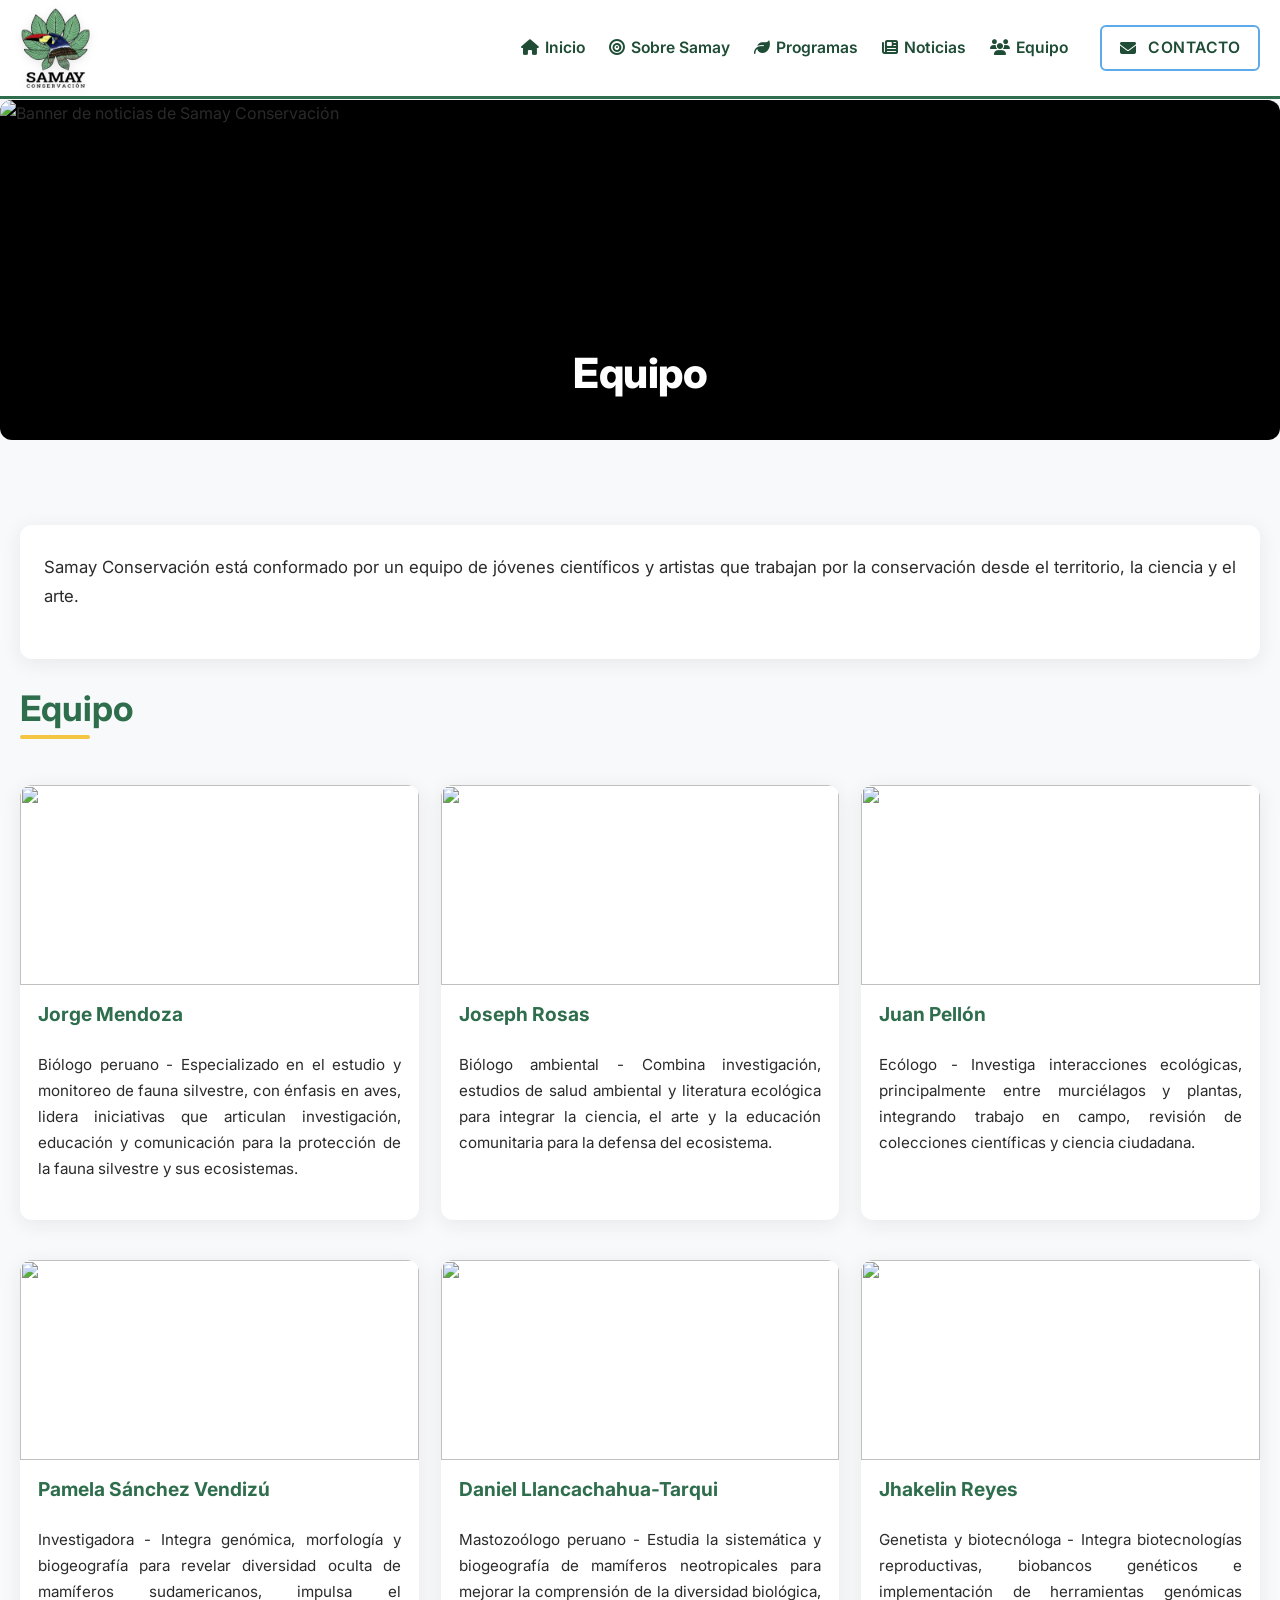
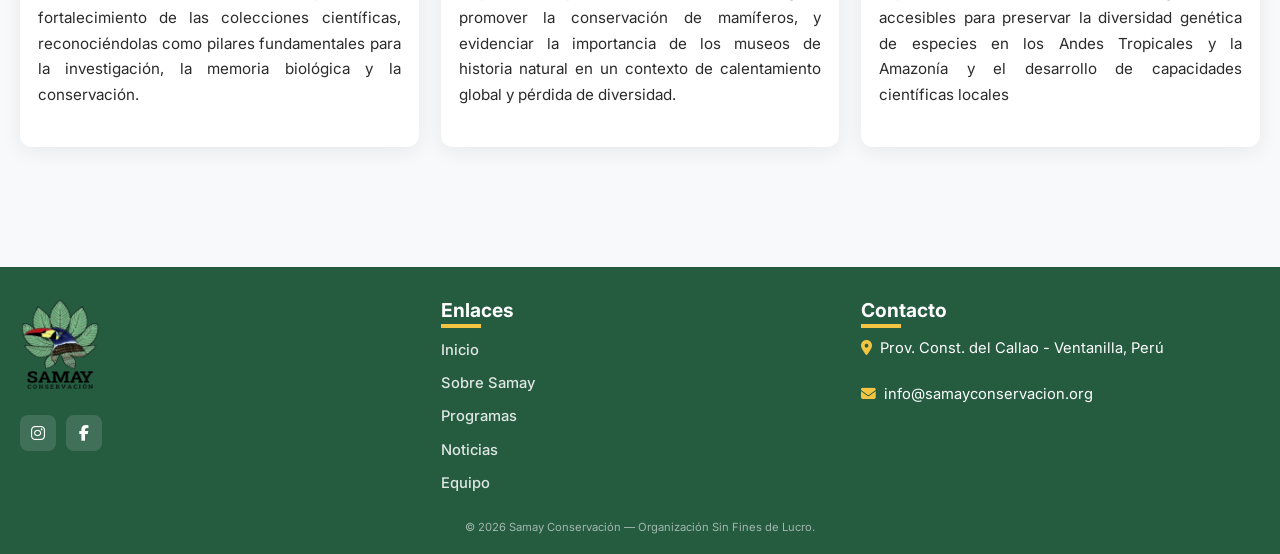
==== equipo.html @ e1168fad "Add files via upload" ====
<!DOCTYPE html>
<html lang="es">
<head>
    <meta charset="UTF-8">
    <title>Programas | Samay Conservación</title>
    <meta name="viewport" content="width=device-width, initial-scale=1.0">
    <meta name="description" content="Programas de investigación, educación ambiental y arte comunitario desarrollados por Samay Conservación en el Perú.">
    <link rel="stylesheet" href="styles.css">
    <link rel="stylesheet" href="https://cdnjs.cloudflare.com/ajax/libs/font-awesome/6.4.0/css/all.min.css">
</head>

<body>

<!-- ===== HEADER ===== -->
<header id="mainHeader">
    <div class="container header-container">
        <a href="index.html" class="logo">
            <img src="images/logo_samay.webp" alt="Logo Samay Conservación" class="logo-img" loading="lazy">
        </a>

        <button class="mobile-menu-btn" id="mobileMenuBtn" aria-label="Abrir menú de navegación">
            <i class="fas fa-bars"></i>
        </button>

        <nav class="nav-links" id="navLinks">
            <a href="index.html"><i class="fas fa-home"></i> Inicio</a>
            <a href="sobre-samay.html"><i class="fas fa-bullseye"></i> Sobre Samay</a>
            <a href="programas.html"><i class="fas fa-leaf"></i> Programas</a>
            <a href="noticias.html"><i class="fas fa-newspaper"></i> Noticias</a>
            <a href="equipo.html"><i class="fas fa-users"></i> Equipo</a>
            <a href="#contacto" class="btn btn-outline"><i class="fas fa-envelope"></i> Contacto</a>
        </nav>
    </div>
</header>

<!-- ===== BANNER ===== -->
<div class="page-banner">
    <img src="images/banner_equipo.webp" alt="Banner de noticias de Samay Conservación" loading="lazy">
    <div class="page-banner-title">
        <h1>Equipo</h1>
    </div>
</div>

<!-- CONTENIDO -->
<section class="page container">

    <div class="page-block">
        <p>
            Samay Conservación está conformado por un equipo de jóvenes científicos y artistas que trabajan por la conservación desde el territorio, la ciencia y el arte.
        </p>
    </div>

    <!-- EQUIPO PRINCIPAL -->
    <h2>Equipo</h2>

    <div class="gallery">

        <!-- MIEMBRO 1 -->
        <div class="instagram-post">
            <div class="insta-img-container">
                <img src="images/equip_1.webp" class="insta-img" alt="">
            </div>
            <div class="insta-content">
                <h4>Jorge Mendoza</h4>
                <p class="insta-text">
                    Biólogo peruano - Especializado en el estudio y monitoreo de fauna silvestre, con énfasis en aves, lidera iniciativas que articulan investigación, educación y comunicación para la protección de la fauna silvestre y sus ecosistemas.
                </p>
            </div>
        </div>

        <!-- MIEMBRO 2 -->
        <div class="instagram-post">
            <div class="insta-img-container">
                <img src="images/equip_2_2.webp" class="insta-img" alt="">
            </div>
            <div class="insta-content">
                <h4>Joseph Rosas</h4>
                <p class="insta-text">
                    Biólogo ambiental - Combina investigación, estudios de salud ambiental y literatura ecológica para integrar la ciencia, el arte y la educación comunitaria para la defensa del ecosistema.
                </p>
            </div>
        </div>
        
        <!-- MIEMBRO 3 -->
        <div class="instagram-post">
            <div class="insta-img-container">
                <img src="images/equip_3.webp" class="insta-img" alt="">
            </div>
            <div class="insta-content">
                <h4>Juan Pellón</h4>
                <p class="insta-text">
                    Ecólogo - Investiga interacciones ecológicas, principalmente entre murciélagos y plantas, integrando trabajo en campo, revisión de colecciones científicas y ciencia ciudadana.
                </p>
            </div>
        </div>

    </div>
    <div class="gallery">
        <!-- MIEMBRO 4 -->
        <div class="instagram-post">
            <div class="insta-img-container">
                <img src="images/equip_4.webp" class="insta-img" alt="">
            </div>
            <div class="insta-content">
                <h4>Pamela Sánchez Vendizú</h4>
                <p class="insta-text">
                    Investigadora - Integra genómica, morfología y biogeografía para revelar diversidad oculta de mamíferos sudamericanos, impulsa el fortalecimiento de las colecciones científicas, reconociéndolas como pilares fundamentales para la investigación, la memoria biológica y la conservación.
                </p>
            </div>
        </div>

        <!-- MIEMBRO 5 -->
        <div class="instagram-post">
            <div class="insta-img-container">
                <img src="images/equip_5.webp" class="insta-img" alt="">
            </div>
            <div class="insta-content">
                <h4>Daniel Llancachahua-Tarqui</h4>
                <p class="insta-text">
                    Mastozoólogo peruano - Estudia la sistemática y biogeografía de mamíferos neotropicales para mejorar la comprensión de la diversidad biológica, promover la conservación de mamíferos, y evidenciar la importancia de los museos de historia natural en un contexto de calentamiento global y pérdida de diversidad.
                </p>
            </div>
        </div>
        <!-- MIEMBRO 6 -->
        <div class="instagram-post">
            <div class="insta-img-container">
                <img src="images/equip_6_2.webp" class="insta-img" alt="">
            </div>
            <div class="insta-content">
                <h4>Jhakelin Reyes</h4>
                <p class="insta-text">
                    Genetista y biotecnóloga - Integra biotecnologías reproductivas, biobancos genéticos e implementación de herramientas genómicas accesibles para preservar la diversidad genética de especies en los Andes Tropicales y la Amazonía y el desarrollo de capacidades científicas locales
                </p>
            </div>
        </div>
        
    </div>
        


</section>

<!-- ===== FOOTER ===== -->
<footer id="contacto">
    <div class="container">
        <div class="footer-content">
            <div class="footer-about">
                <img src="images/logo_samay.webp" alt="Logo Samay Conservación" class="footer-logo-img" loading="lazy">
                <div class="social-links">
                    <a href="https://instagram.com/samayconservacion" target="_blank"><i class="fab fa-instagram"></i></a>
                    <a href="https://facebook.com/samayconservacion" target="_blank"><i class="fab fa-facebook-f"></i></a>
                </div>
            </div>

            <div class="footer-links">
                <h3>Enlaces</h3>
                <ul>
                    <li><a href="index.html">Inicio</a></li>
                    <li><a href="sobre-samay.html">Sobre Samay</a></li>
                    <li><a href="programas.html">Programas</a></li>
                    <li><a href="noticias.html">Noticias</a></li>
                    <li><a href="equipo.html">Equipo</a></li>
                </ul>
            </div>

            <div class="footer-contact">
                <h3>Contacto</h3>
                <p><i class="fas fa-map-marker-alt"></i> Prov. Const. del Callao - Ventanilla, Perú</p>
                <p><i class="fas fa-envelope"></i> info@samayconservacion.org</p>
            </div>
        </div>

        <div class="copyright">
            <p>&copy; 2026 Samay Conservación — Organización Sin Fines de Lucro.</p>
        </div>
    </div>
</footer>

<!-- ===== JS MENÚ MÓVIL ===== -->
<script>
    const mobileMenuBtn = document.getElementById('mobileMenuBtn');
    const navLinks = document.getElementById('navLinks');

    mobileMenuBtn.addEventListener('click', () => {
        navLinks.classList.toggle('active');
        mobileMenuBtn.innerHTML = navLinks.classList.contains('active')
            ? '<i class="fas fa-times"></i>'
            : '<i class="fas fa-bars"></i>';
    });
</script>

</body>
</html>
---- styles.css ----
/* ===== TIPOGRAFÍA ===== */
@import url('https://fonts.googleapis.com/css2?family=Inter:wght@300;400;500;600;700;800&display=swap');

/* ===== PALETA SAMAY ===== */
:root {
    --rainforest-green: #2E6E4C;
    --toucan-yellow: #F4C542;
    --andean-blue: #5DA9E9;
    --coastal-sand: #D9CBA3;
    --molecular-violet: #7C5DA3;
    --charcoal-black: #2B2B2B;

    --dark-green: #1E4C35;
    --light-yellow: #F8D775;
    --light-blue: #8BC5FF;
    --light-violet: #9575CD;

    --white: #FFFFFF;
    --light-bg: #F8F9FA;
    --shadow-soft: 0 4px 20px rgba(43, 43, 43, 0.08);
    --transition: all 0.3s cubic-bezier(0.4, 0, 0.2, 1);
}

/* ===== RESET ===== */
* {
    margin: 0;
    padding: 0;
    box-sizing: border-box;
}

html {
    scroll-behavior: smooth;
}

body {
    font-family: 'Inter', -apple-system, BlinkMacSystemFont, 'Segoe UI', Roboto, Oxygen, Ubuntu, sans-serif;
    line-height: 1.7;
    color: var(--charcoal-black);
    background-color: var(--light-bg);
    overflow-x: hidden;
}

/* ===== TIPOS ===== */
h1, h2, h3, h4 {
    font-weight: 700;
    line-height: 1.2;
    margin-bottom: 1rem;
}

h1 {
    font-size: 3rem;
    color: var(--rainforest-green);
    letter-spacing: -0.5px;
}

h2 {
    font-size: 2.2rem;
    color: var(--rainforest-green);
    position: relative;
    display: inline-block;
}

h2::after {
    content: '';
    position: absolute;
    bottom: -10px;
    left: 0;
    width: 70px;
    height: 4px;
    background-color: var(--toucan-yellow);
    border-radius: 2px;
}

h3 {
    font-size: 1.6rem;
    color: var(--dark-green);
}

h4 {
    font-size: 1.2rem;
    color: var(--rainforest-green);
}

p {
    margin-bottom: 1.3rem;
    font-size: 1.05rem;
    text-align: justify;
    text-justify: inter-word;
}

/* ===== LINKS & BOTONES ===== */
a {
    text-decoration: none;
    color: var(--andean-blue);
    transition: var(--transition);
    font-weight: 500;
}

a:hover {
    color: var(--toucan-yellow);
}

.btn {
    display: inline-flex;
    align-items: center;
    gap: 8px;
    padding: 12px 26px;
    background-color: var(--rainforest-green);
    color: var(--white);
    border-radius: 6px;
    font-weight: 600;
    border: none;
    cursor: pointer;
    transition: var(--transition);
    text-transform: uppercase;
    letter-spacing: 0.5px;
    font-size: 0.9rem;
    box-shadow: 0 4px 12px rgba(46, 110, 76, 0.2);
}

.btn i {
    font-size: 0.95rem;
}

.btn:hover {
    background-color: var(--dark-green);
    transform: translateY(-2px);
    box-shadow: 0 6px 18px rgba(46, 110, 76, 0.3);
    color: var(--white);
}

.btn-outline {
    background-color: transparent;
    border: 2px solid var(--andean-blue);
    color: var(--andean-blue);
    box-shadow: none;
}

.btn-outline:hover {
    background-color: var(--andean-blue);
    color: var(--white);
}

.btn-accent {
    background-color: var(--toucan-yellow);
    color: var(--charcoal-black);
    box-shadow: 0 4px 12px rgba(244, 197, 66, 0.2);
}

.btn-accent:hover {
    background-color: #E0B43A;
    color: var(--charcoal-black);
}

/* ===== CONTENEDOR & SECCIONES ===== */
.container {
    width: 100%;
    max-width: 1400px;
    margin: 0 auto;
    padding: 0 20px;
}

.section {
    padding: 90px 0;
}

.section-alt {
    background-color: var(--coastal-sand);
}

/* ===== HEADER ===== */
header {
    position: fixed;
    top: 0;
    width: 100%;
    background-color: rgba(255, 255, 255, 0.98);
    backdrop-filter: blur(10px);
    box-shadow: 0 2px 20px rgba(0, 0, 0, 0.05);
    z-index: 1000;
    padding: 8px 0;
    border-bottom: 3px solid var(--rainforest-green);
}

.header-container {
    display: flex;
    justify-content: space-between;
    align-items: center;
}

.logo {
    display: flex;
    align-items: center;
    gap: 12px;
}

.logo-img {
    height: 80px;
    width: auto;
    filter: drop-shadow(0 2px 4px rgba(0, 0, 0, 0.1));
}

.nav-links {
    display: flex;
    gap: 24px;
    align-items: center;
}

.nav-links a {
    font-weight: 600;
    color: var(--dark-green);
    position: relative;
    font-size: 0.98rem;
    display: inline-flex;
    align-items: center;
    gap: 6px;
}

.nav-links a::after {
    content: '';
    position: absolute;
    bottom: -6px;
    left: 0;
    width: 0;
    height: 2px;
    background-color: var(--toucan-yellow);
    transition: var(--transition);
}

.nav-links a:hover::after {
    width: 100%;
}

.nav-links .btn-outline {
    padding: 8px 18px;
    margin-left: 8px;
}

.nav-links .btn-outline::after {
    display: none;
}

/* ===== MENÚ MÓVIL ===== */
.mobile-menu-btn {
    display: none;
    font-size: 1.4rem;
    background: none;
    border: none;
    color: var(--dark-green);
    cursor: pointer;
    width: 40px;
    height: 40px;
    border-radius: 6px;
    background-color: var(--light-bg);
    align-items: center;
    justify-content: center;
}

/* ===== HERO (INDEX) ===== */
/* ===== HERO (INICIO) ===== */
.hero {
    height: 90vh;
    width: 100%;
    position: relative;
    display: flex;
    align-items: center;
    margin-top: 90px;
    overflow: hidden;
}

/* Imagen de fondo */
.hero-img {
    position: absolute;
    inset: 0;
    width: 100%;
    height: 100%;
    object-fit: cover;
}

/* Degradado oscuro elegante */
.hero:before {
    content: '';
    position: absolute;
    bottom: 0;
    left: 0;
    width: 100%;
    height: 150px;
    background: linear-gradient(transparent, var(--light-bg));
    z-index: 1;
}

/* Contenido centrado */
.hero-content {
    position: relative;
    z-index: 2;
    text-align: center;
    color: var(--white);
    max-width: 900px;
    padding: 0 20px;
}

/* Título */
.hero-title {
    color: white;
    font-size: 4rem;
    margin-bottom: 25px;
    text-shadow: 0 2px 10px rgba(0, 0, 0, 0.2);
}

/* Subtítulo */
.hero-subtitle {
    font-size: 1.4rem;
    color: white;
    margin-bottom: 40px;
    max-width: 800px;
    margin-left: auto;
    margin-right: auto;
    text-align: center ;
    text-justify: auto ;
}

/* Botones */
.hero-buttons {
    display: flex;
    gap: 16px;
    justify-content: center;
    flex-wrap: wrap;
}

.btn-primary {
    background-color: var(--rainforest-green);
    color: var(--white);
}

.btn-primary:hover {
    background-color: var(--dark-green);
}

/* Responsivo */
@media (max-width: 768px) {
    .hero {
        height: 75vh;
    }

    .hero-title {
        font-size: 2.2rem;
    }

    .hero-subtitle {
        font-size: 1.1rem;
    }
}

@media (max-width: 480px) {
    .hero-title {
        font-size: 1.8rem;
    }

    .hero-subtitle {
        font-size: 1rem;
    }
}


/* ===== PÁGINAS INTERNAS ===== */
.page {
    padding-top: 60px;
    padding-bottom: 80px;
}

/* ===== BANNER PÁGINA (VERSIÓN FINAL) ===== */
.page-banner {
    width: 100%;
    height: 340px;
    position: relative;
    overflow: hidden;
    border-radius: 12px;
    margin-top: 100px;
    margin-bottom: 25px;
    background-color: #000;
}

/* Imagen del banner */
.page-banner img {
    width: 100%;
    height: 100%;
    object-fit: cover;
    object-position: center;
    display: block;
}

/* Contenedor del texto */
.page-banner-title {
    position: absolute;
    bottom: 35px;
    left: 50%;
    transform: translateX(-50%);
    text-align: center;
    width: 90%;
    max-width: 900px;
    z-index: 2;
}

/* Título del banner */
.page-banner-title h1 {
    font-size: 2.6rem;
    font-weight: 800;
    margin-bottom: 6px;
    color: white;
    text-shadow: 0 3px 10px rgba(0,0,0,0.45);
}
/* ===== SLIDER CON FADE PARA BANNER ===== */
.slider-banner {
    position: relative;
    overflow: hidden;
}

/* Contenedor de imágenes */
.slider-images {
    position: absolute;
    inset: 0;
    width: 100%;
    height: 100%;
}

/* Todas las imágenes se apilan una encima de otra */
.slider-images img {
    position: absolute;
    inset: 0;
    width: 100%;
    height: 100%;
    object-fit: cover;
    opacity: 0;
    animation: fadeSlider 18s infinite;
}

/* Imagen 1 */
.slider-images img:nth-child(1) {
    animation-delay: 0s;
}

/* Imagen 2 */
.slider-images img:nth-child(2) {
    animation-delay: 6s;
}

/* Imagen 3 */
.slider-images img:nth-child(3) {
    animation-delay: 12s;
}

/* Animación del fade */
@keyframes fadeSlider {
    0%   { opacity: 0; }
    5%   { opacity: 1; }
    30%  { opacity: 1; }
    35%  { opacity: 0; }
    100% { opacity: 0; }
}

/* ===== BLOQUES (Sobre Samay) ===== */
.page-block {
    background-color: var(--white);
    border-radius: 12px;
    padding: 28px 24px;
    box-shadow: var(--shadow-soft);
    margin-bottom: 28px;
    display: block; /* ← ya no es grid */
}

.page-block h2 {
    margin-bottom: 12px;
}

/* ===== BLOQUES MISION Y VISION ===== */
.mv-block {
    background-color: var(--white);
    border-radius: 12px;
    padding: 28px 24px;
    box-shadow: var(--shadow-soft);
    margin-bottom: 28px;
    display: grid;
    grid-template-columns: 0.7fr 1.3fr; /* imagen más angosta */
    gap: 24px;
    align-items: center;
}

/* Imagen */
.mv-block img {
    width: 100%;
    height: auto;
    object-fit: cover;
    border-radius: 12px;
}

/* Texto */
.mv-block div {
    text-align: justify;
    text-justify: inter-word;
}


/* ===== GALERÍA (Programas / Index) ===== */
.gallery {
    display: grid;
    grid-template-columns: repeat(auto-fit, minmax(260px, 1fr));
    gap: 22px;
    margin-top: 40px;
}

.gallery-item {
    position: relative;
    border-radius: 10px;
    overflow: hidden;
    height: 260px;
    box-shadow: var(--shadow-soft);
    transition: var(--transition);
    background-color: #000;
}

.gallery-item:hover {
    transform: translateY(-4px);
}

.gallery-img {
    width: 100%;
    height: 100%;
    object-fit: cover;
    transition: var(--transition);
}

.gallery-item:hover .gallery-img {
    transform: scale(1.03);
}

.img-caption {
    position: absolute;
    bottom: 0;
    left: 0;
    width: 100%;
    padding: 18px;
    background: linear-gradient(transparent, rgba(0,0,0,0.8));
    color: var(--white);
}

.img-caption h4 {
    margin-bottom: 4px;
    color: var(--white);
}

.img-caption p {
    margin-bottom: 0;
    font-size: 0.9rem;
    opacity: 0.9;
}

/* ===== TARJETAS PROGRAMAS ===== */
.program-card {
    background-color: var(--white);
    border-radius: 12px;
    box-shadow: var(--shadow-soft);
    padding: 24px;
    display: grid;
    grid-template-columns: minmax(0, 1.2fr) minmax(0, 1fr);
    gap: 22px;
    margin-bottom: 28px;
    align-items: center;
}

.program-card-img {
    width: 100%;
    aspect-ratio: 16 / 7;
    object-fit: cover;
    border-radius: 10px;
}


/* ===== SECCIONES ALTERNADAS (subprogramas) ===== */
.alt-section {
    display: grid;
    grid-template-columns: minmax(0, 1.1fr) minmax(0, 1fr);
    gap: 26px;
    align-items: center;
    padding: 26px 24px;
    border-radius: 12px;
    background-color: var(--white);
    box-shadow: var(--shadow-soft);
    margin-bottom: 26px;
}

.alt-section.reverse {
    grid-template-columns: minmax(0, 1fr) minmax(0, 1.1fr);
}

.alt-img {
    width: 100%;
    height: 220px;
    border-radius: 10px;
    object-fit: cover;
}

/* ===== INSTAGRAM GRID ===== */
.instagram-grid {
    display: grid;
    grid-template-columns: repeat(auto-fit, minmax(260px, 1fr));
    gap: 24px;
    margin-top: 32px;
}

.instagram-post {
    background-color: var(--white);
    border-radius: 12px;
    overflow: hidden;
    box-shadow: var(--shadow-soft);
    transition: var(--transition);
    display: flex;
    flex-direction: column;
}

.instagram-post:hover {
    transform: translateY(-4px);
    box-shadow: 0 10px 28px rgba(0,0,0,0.12);
}

.insta-img-container {
    height: 200px;
    overflow: hidden;
}

.insta-img {
    width: 100%;
    height: 100%;
    object-fit: cover;
    transition: var(--transition);
}

.instagram-post:hover .insta-img {
    transform: scale(1.03);
}

.insta-content {
    padding: 18px;
    display: flex;
    flex-direction: column;
    gap: 10px;
}

.insta-date {
    font-size: 0.85rem;
    color: var(--toucan-yellow);
    font-weight: 600;
    display: flex;
    align-items: center;
    gap: 6px;
}

.insta-text {
    font-size: 0.95rem;
}

.insta-link {
    margin-top: 8px;
    font-size: 0.9rem;
    display: inline-flex;
    align-items: center;
    gap: 6px;
}

.insta-text {
    color: #2B2B2B;
}

/* ===== BLOG / NOTICIAS ===== */
.news-list {
    display: grid;
    gap: 26px;
    margin-top: 30px;
}

.news-card {
    background-color: var(--white);
    border-radius: 12px;
    box-shadow: var(--shadow-soft);
    padding: 22px 20px;
}

.news-card h2 {
    margin-bottom: 10px;
}

.news-meta {
    font-size: 0.85rem;
    color: var(--molecular-violet);
    margin-bottom: 10px;
}

.news-feature-img {
    width: 100%;
    aspect-ratio: 3 / 2;
    border-radius: 10px;
    object-fit: cover;
    margin-bottom: 16px;
}

/* ===== FOOTER ESTILO COMPACTO ===== */
footer {
    background-color: #255C40;
    color: var(--white);
    padding: 32px 0 18px;
    margin-top: 40px;
}

.footer-content {
    display: grid;
    grid-template-columns: repeat(auto-fit, minmax(200px, 1fr));
    gap: 22px;
    margin-bottom: 18px;
}

/* Logo más pequeño */
.footer-logo-img {
    height: 90px;
    margin-bottom: 8px;
}

.footer-links h3,
.footer-contact h3 {
    font-size: 1.2rem;
    margin-bottom: 14px;
    position: relative;
    color: #FFFFFF; /* blanco puro */
}
.footer-links ul {
    list-style: none;
    padding-left: 0; 
    margin-left: 0;
}

.footer-links h3::after,
.footer-contact h3::after {
    content: '';
    position: absolute;
    bottom: -6px;
    left: 0;
    width: 40px;
    height: 4px;
    background-color: var(--toucan-yellow); /* amarillo */
}


/* Enlaces más juntos */
.footer-links li {
    margin-bottom: 6px;
}

.footer-links a {
    font-size: 0.92rem;
    color: rgba(255,255,255,0.85);
}

/* Contacto con íconos */
.footer-contact p {
    font-size: 0.92rem;
    display: flex;
    align-items: center;
    gap: 8px;
}

/* Íconos */
.footer-contact p i {
    color: var(--toucan-yellow);
}


.social-links {
    display: flex;
    gap: 10px;
    margin-top: 10px;
}

.social-links a {
    width: 36px;
    height: 36px;
    border-radius: 8px;
    background-color: rgba(255,255,255,0.12);
    display: flex;
    align-items: center;
    justify-content: center;
    color: var(--white);
    transition: var(--transition);
}

.social-links a:hover {
    background-color: var(--toucan-yellow);
    transform: translateY(-2px);
}

/* ===== COPYRIGHT FINAL ===== */
.copyright {
    margin-top: 10px;
    text-align: center;
    font-size: 0.7rem;             
    color: rgba(245, 245, 245, 0.6);      
    display: flex;
    flex-direction: column;
    gap: 4px;
}

.copyright p {
    margin: 0;
    line-height: 1.4;
}


/* ===== RESPONSIVE ===== */
@media (max-width: 992px) {
    .hero {
        height: 80vh;
    }

    .hero h1 {
        font-size: 2.4rem;
    }

    .page-banner {
        height: 280px;
    }

    .page-banner-title h1 {
        font-size: 2.2rem;
    }

    .program-card,
    .alt-section {
        grid-template-columns: 1fr;
    }

    .program-card-img,
    .alt-img {
        height: 200px;
    }
}

@media (max-width: 768px) {
    .nav-links {
        position: fixed;
        top: 80px;
        left: 0;
        width: 100%;
        background-color: var(--white);
        flex-direction: column;
        padding: 20px;
        gap: 18px;
        box-shadow: 0 12px 24px rgba(0,0,0,0.12);
        display: none;
    }

    .nav-links.active {
        display: flex;
    }

    .mobile-menu-btn {
        display: flex;
    }

    .hero {
        height: 70vh;
        margin-top: 80px;
    }

    .hero h1 {
        font-size: 2rem;
    }

    .hero p {
        font-size: 1.05rem;
    }

    .page {
        padding-top: 110px;
    }

    .page-block {
        display: block;
        text-align: justify;
        text-justify: inter-word;
    }

    .page-banner {
        height: 240px;
        margin-top: 90px;
    }

    .page-banner-title h1 {
        font-size: 1.9rem;
    }
}

@media (max-width: 576px) {
    h1 {
        font-size: 2rem;
    }

    h2 {
        font-size: 1.6rem;
    }

    .hero {
        height: 65vh;
    }

    .hero h1 {
        font-size: 1.7rem;
    }

    .hero-buttons {
        flex-direction: column;
    }

    .gallery-item,
    .insta-img-container,
    .program-card-img,
    .alt-img,
    .news-feature-img {
        height: 200px;
    }

    .footer-content {
        grid-template-columns: 1fr;
    }
}
footer .copyright p {
    text-align: center;
    text-justify: auto;
    font-size: inherit; 
}
.section-full {
    width: 100%;
    padding: 90px 0;
    background-color: var(--light-bg);
}

.section-transparent {
    width: 100%;
    padding: 90px 0;
    background: rgba(255,255,255,0.6);
    backdrop-filter: blur(6px);
}

.section p,
.section-full p,
.page p {
    width: 100%;
    max-width: none;
}
.btn i {
    font-size: 1rem;
    margin-right: 6px;
}
@media (max-width: 992px) {
    .mv-block {
        grid-template-columns: 1fr;
    }
}

@media (max-width: 576px) {
    .mv-block img {
        border-radius: 10px;
    }
}
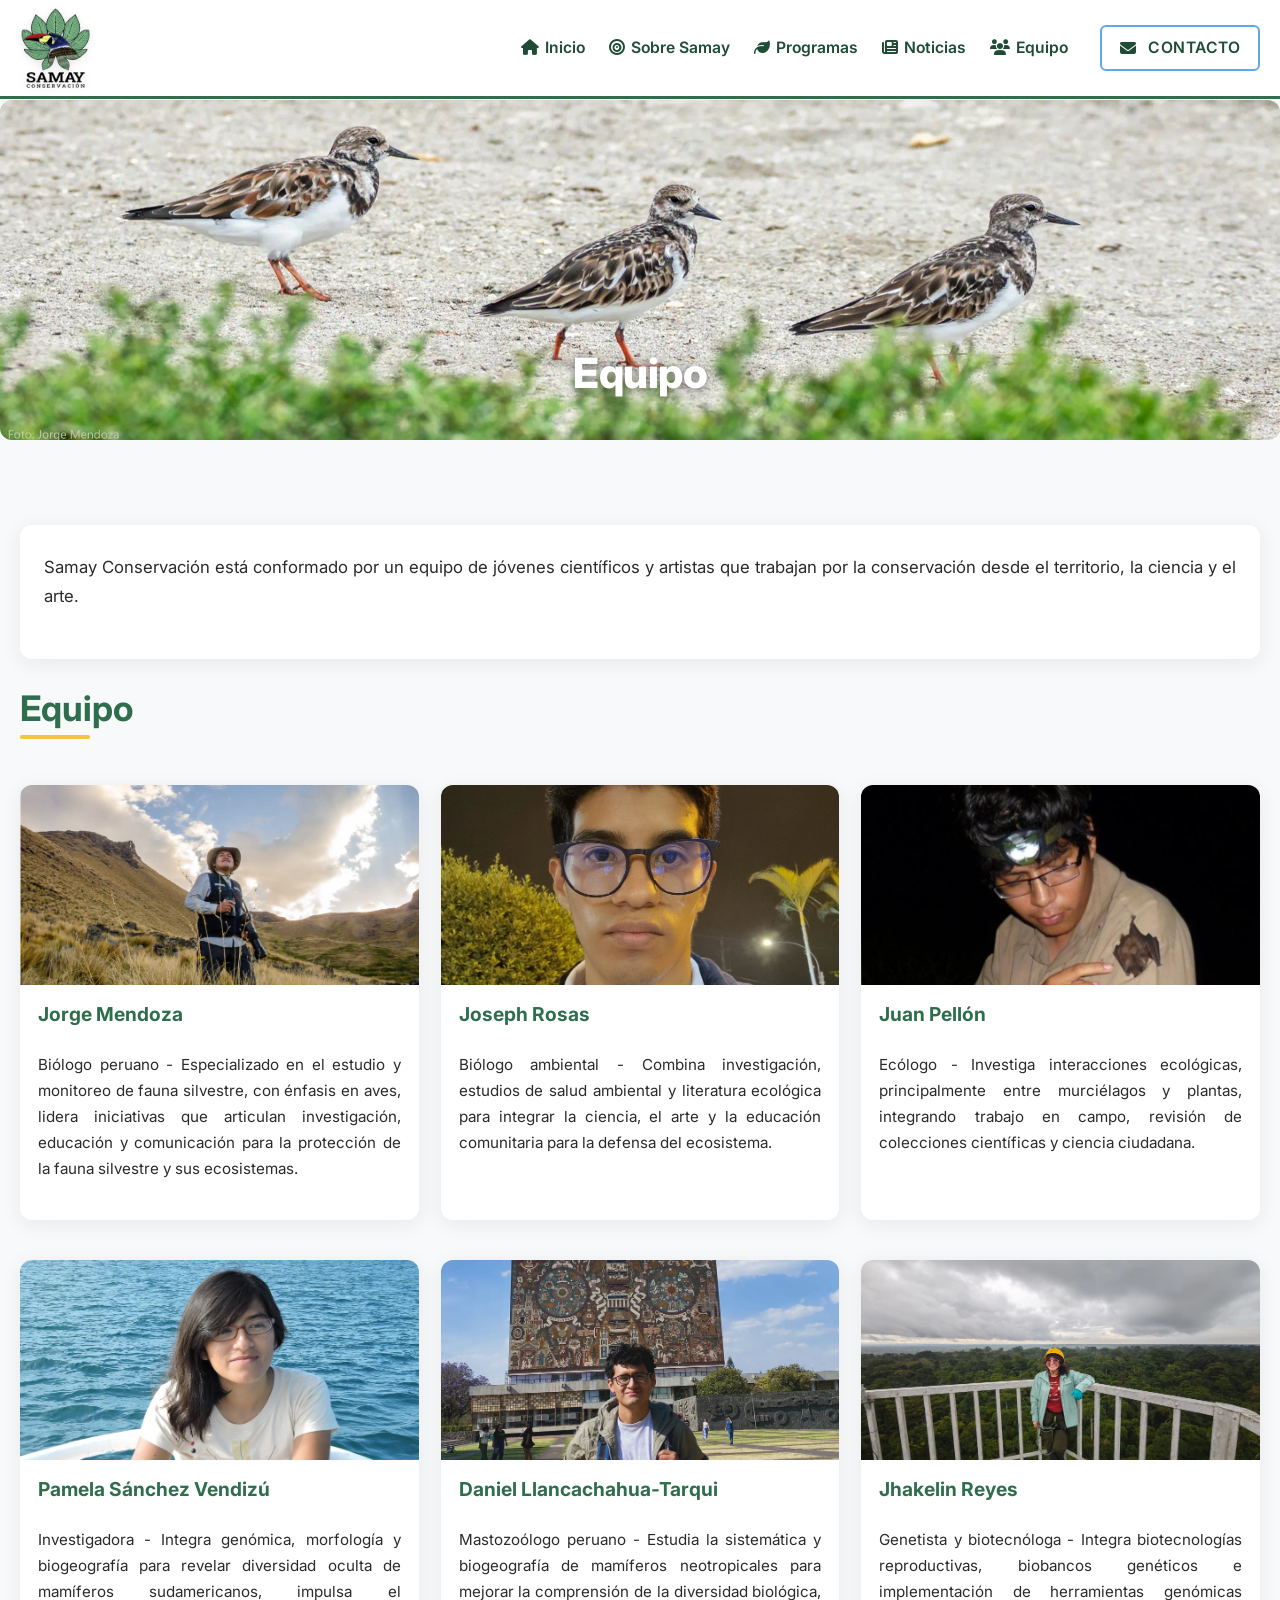
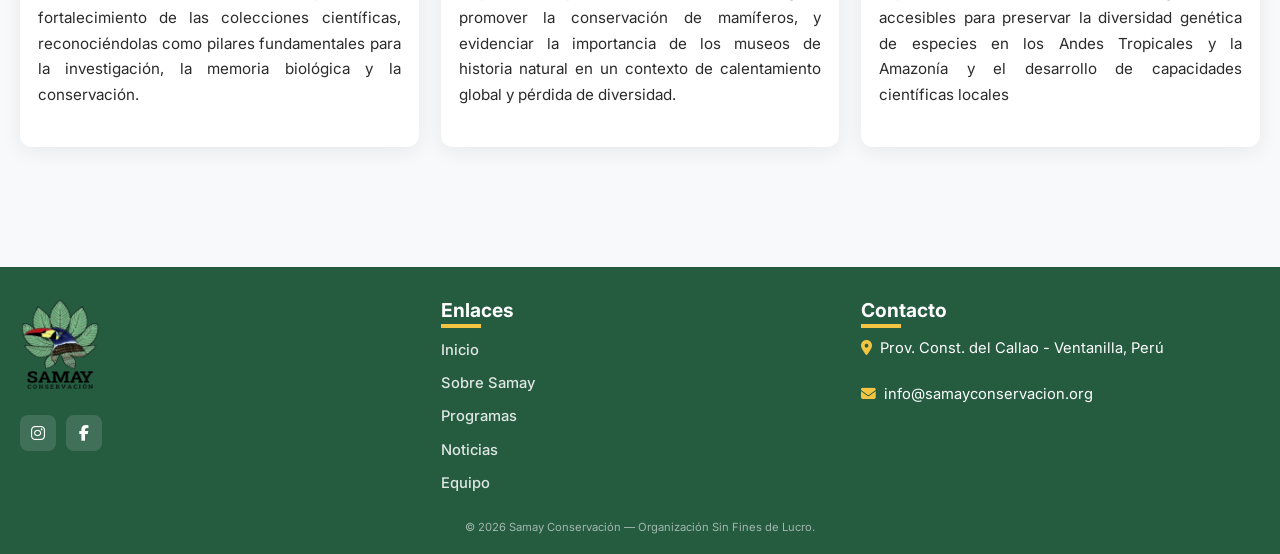
==== commit 9b1a7886: "Add files via upload" ====
--- a/equipo.html
+++ b/equipo.html
@@ -124,7 +124,7 @@
         <!-- MIEMBRO 6 -->
         <div class="instagram-post">
             <div class="insta-img-container">
-                <img src="images/equip_6_2.webp" class="insta-img" alt="">
+                <img src="images/equip_6.webp" class="insta-img" alt="">
             </div>
             <div class="insta-content">
                 <h4>Jhakelin Reyes</h4>
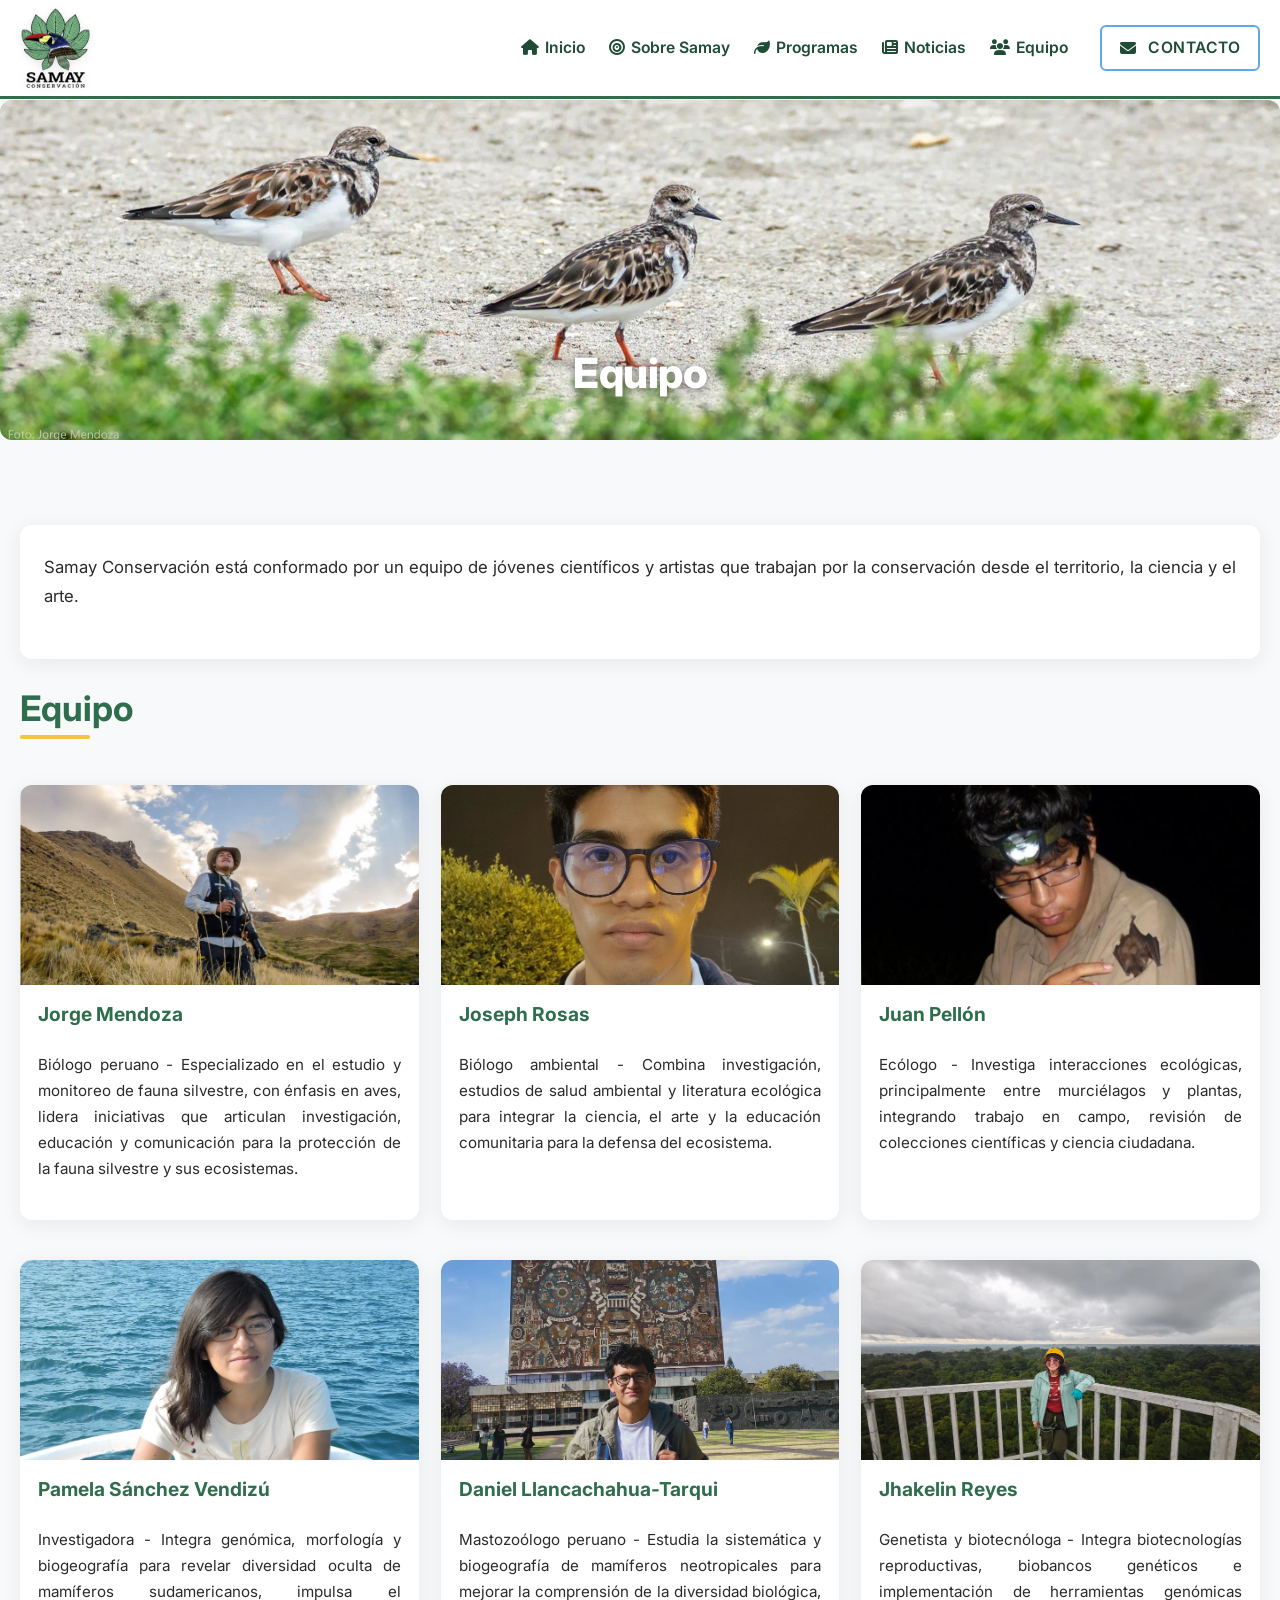
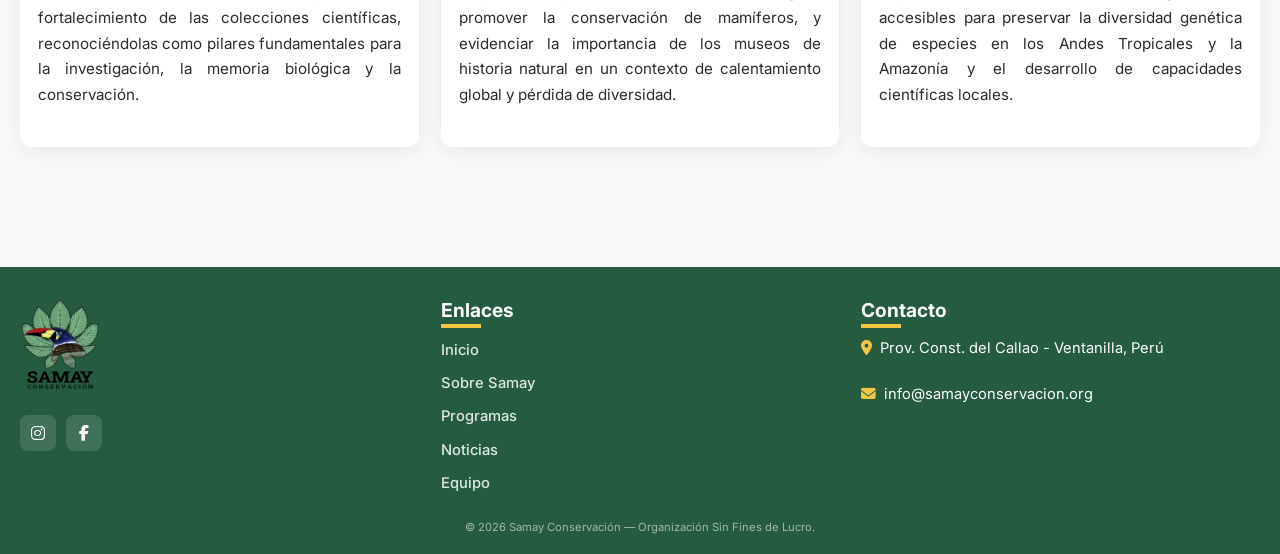
==== commit 38689742: "Add files via upload" ====
--- a/equipo.html
+++ b/equipo.html
@@ -2,9 +2,9 @@
 <html lang="es">
 <head>
     <meta charset="UTF-8">
-    <title>Programas | Samay Conservación</title>
+    <title>Equipo | Samay Conservación</title>
     <meta name="viewport" content="width=device-width, initial-scale=1.0">
-    <meta name="description" content="Programas de investigación, educación ambiental y arte comunitario desarrollados por Samay Conservación en el Perú.">
+    <meta name="description" content="Equipo de Samay Conservación">
     <link rel="stylesheet" href="styles.css">
     <link rel="stylesheet" href="https://cdnjs.cloudflare.com/ajax/libs/font-awesome/6.4.0/css/all.min.css">
 </head>
@@ -35,7 +35,7 @@
 
 <!-- ===== BANNER ===== -->
 <div class="page-banner">
-    <img src="images/banner_equipo.webp" alt="Banner de noticias de Samay Conservación" loading="lazy">
+    <img src="images/banner_equipo.webp" alt="Banner de equipo de Samay Conservación" loading="lazy">
     <div class="page-banner-title">
         <h1>Equipo</h1>
     </div>
@@ -58,7 +58,7 @@
         <!-- MIEMBRO 1 -->
         <div class="instagram-post">
             <div class="insta-img-container">
-                <img src="images/equip_1.webp" class="insta-img" alt="">
+                <img src="images/equip_1.webp" class="insta-img" alt="Jorge Mendoza">
             </div>
             <div class="insta-content">
                 <h4>Jorge Mendoza</h4>
@@ -71,7 +71,7 @@
         <!-- MIEMBRO 2 -->
         <div class="instagram-post">
             <div class="insta-img-container">
-                <img src="images/equip_2_2.webp" class="insta-img" alt="">
+                <img src="images/equip_2_2.webp" class="insta-img" alt="Joseph Rosas">
             </div>
             <div class="insta-content">
                 <h4>Joseph Rosas</h4>
@@ -84,7 +84,7 @@
         <!-- MIEMBRO 3 -->
         <div class="instagram-post">
             <div class="insta-img-container">
-                <img src="images/equip_3.webp" class="insta-img" alt="">
+                <img src="images/equip_3.webp" class="insta-img" alt="Juan Pellón">
             </div>
             <div class="insta-content">
                 <h4>Juan Pellón</h4>
@@ -99,7 +99,7 @@
         <!-- MIEMBRO 4 -->
         <div class="instagram-post">
             <div class="insta-img-container">
-                <img src="images/equip_4.webp" class="insta-img" alt="">
+                <img src="images/equip_4.webp" class="insta-img" alt="Pamela Sánchez Vendizú">
             </div>
             <div class="insta-content">
                 <h4>Pamela Sánchez Vendizú</h4>
@@ -112,7 +112,7 @@
         <!-- MIEMBRO 5 -->
         <div class="instagram-post">
             <div class="insta-img-container">
-                <img src="images/equip_5.webp" class="insta-img" alt="">
+                <img src="images/equip_5.webp" class="insta-img" alt="Daniel Llancachahua-Tarqui">
             </div>
             <div class="insta-content">
                 <h4>Daniel Llancachahua-Tarqui</h4>
@@ -124,12 +124,12 @@
         <!-- MIEMBRO 6 -->
         <div class="instagram-post">
             <div class="insta-img-container">
-                <img src="images/equip_6.webp" class="insta-img" alt="">
+                <img src="images/equip_6.webp" class="insta-img" alt="Jhakelin Reyes">
             </div>
             <div class="insta-content">
                 <h4>Jhakelin Reyes</h4>
                 <p class="insta-text">
-                    Genetista y biotecnóloga - Integra biotecnologías reproductivas, biobancos genéticos e implementación de herramientas genómicas accesibles para preservar la diversidad genética de especies en los Andes Tropicales y la Amazonía y el desarrollo de capacidades científicas locales
+                    Genetista y biotecnóloga - Integra biotecnologías reproductivas, biobancos genéticos e implementación de herramientas genómicas accesibles para preservar la diversidad genética de especies en los Andes Tropicales y la Amazonía y el desarrollo de capacidades científicas locales.
                 </p>
             </div>
         </div>
